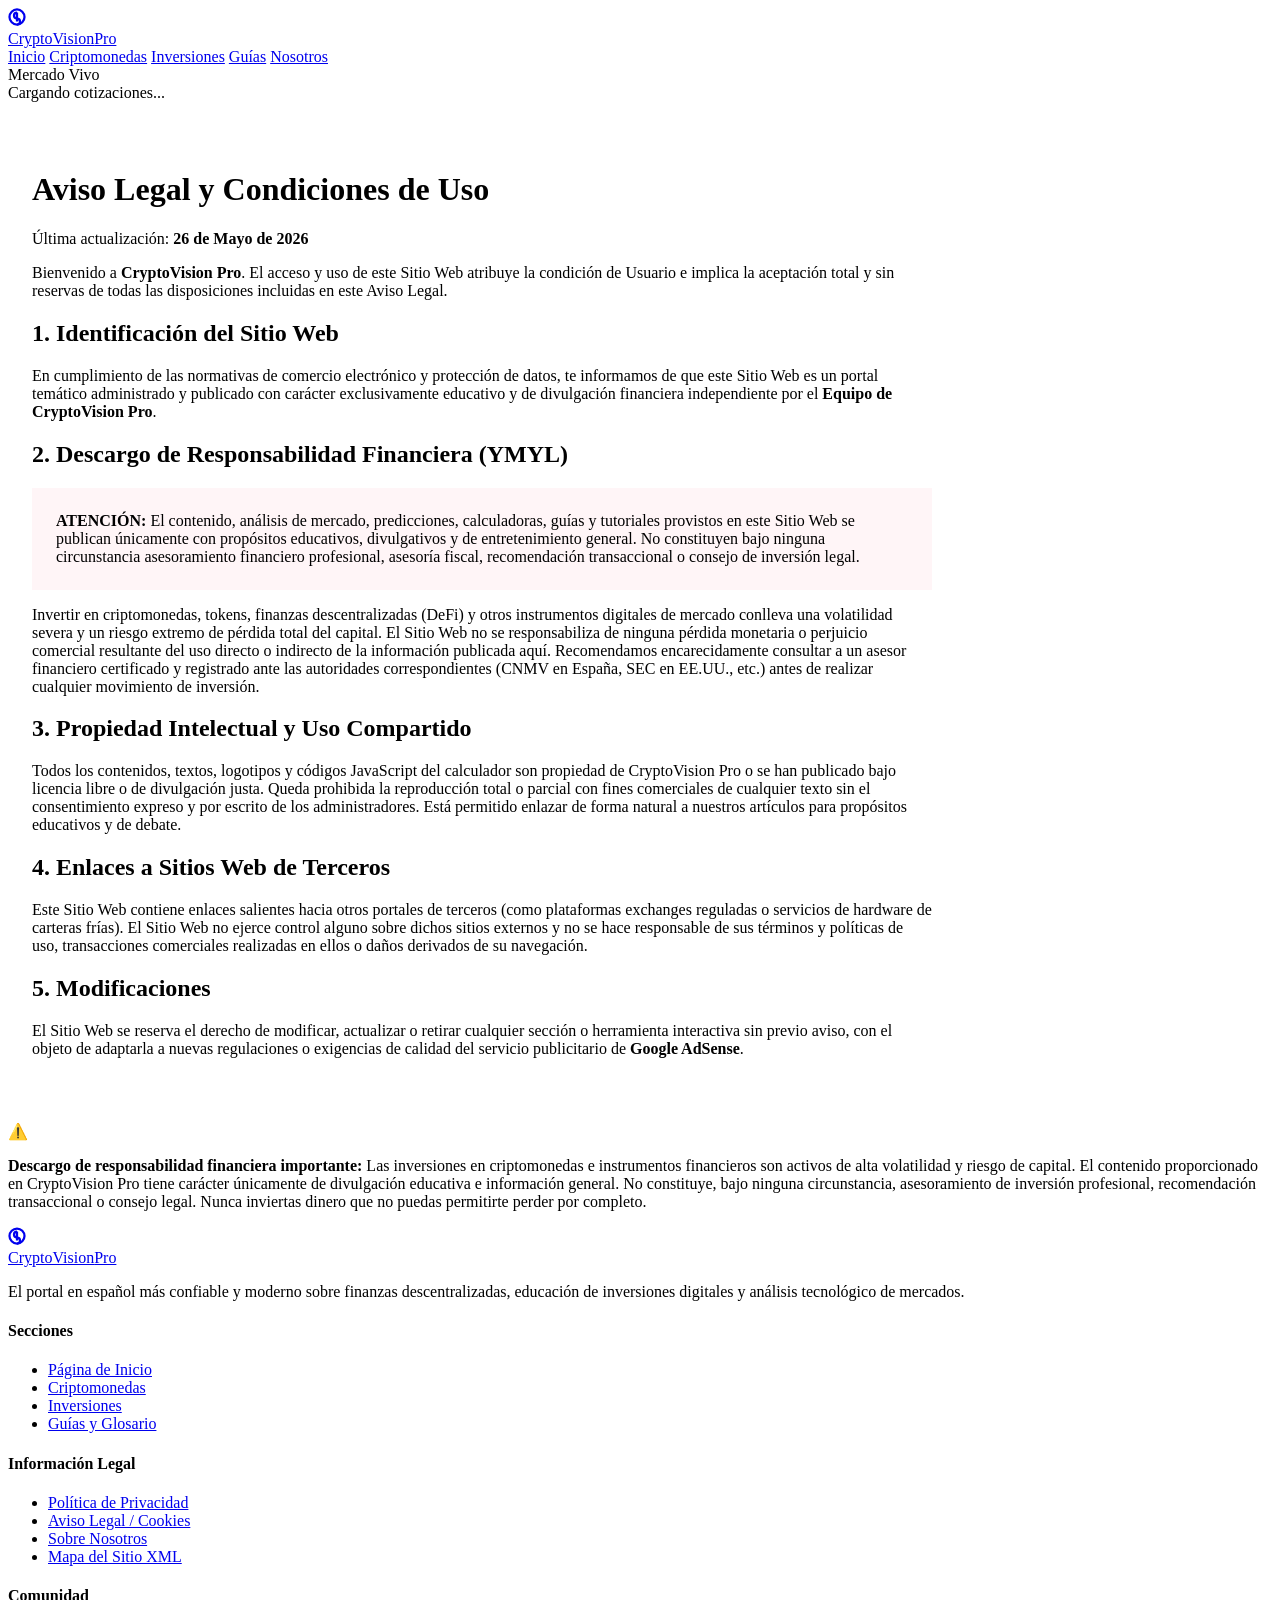
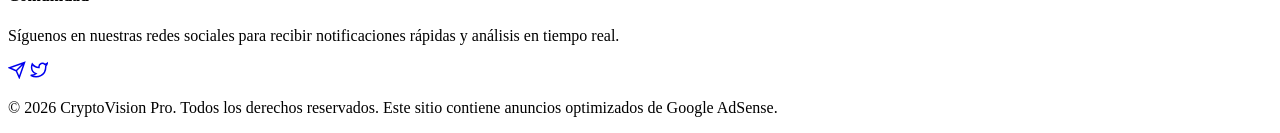
==== aviso-legal.html @ 2f665d9a "Add files via upload" ====
<!DOCTYPE html>
<html lang="es">
<head>
    <meta charset="UTF-8">
    <meta name="viewport" content="width=device-width, initial-scale=1.0">
    <title>Aviso Legal y Descargo de Responsabilidad | CryptoVision Pro</title>
    <meta name="description" content="Términos de servicio, propiedad intelectual y descargo de responsabilidad financiera para los contenidos sobre criptomonedas en CryptoVision Pro.">
    <meta name="robots" content="noindex, follow">
    
    <!-- Favicon y Estilos -->
    <link rel="icon" type="image/png" href="data:image/svg+xml,<svg xmlns=%22http://www.w3.org/2000/svg%22 viewBox=%220 0 100 100%22><text y=%22.9em%22 font-size=%2290%22>🪙</text></svg>">
    <link rel="stylesheet" href="css/styles.css">
</head>
<body>

    <!-- MAIN HEADER -->
    <header class="main-header">
        <div class="header-container">
            <a href="index.html" class="logo" id="headerLogo">
                <div class="logo-icon">
                    <svg width="18" height="18" viewBox="0 0 24 24" fill="none" stroke="currentColor" stroke-width="3">
                        <circle cx="12" cy="12" r="10"></circle>
                        <path d="M12 6v12M12 6C9 6 8 8 8 10s1 4 4 4 4 2 4 4-1 4-4 4"></path>
                    </svg>
                </div>
                <span>CryptoVision</span>Pro
            </a>
            
            <nav class="main-nav" id="mainNav">
                <a href="index.html" class="nav-link" id="navHome">Inicio</a>
                <a href="categorias.html" class="nav-link" id="navCrypto">Criptomonedas</a>
                <a href="categorias.html" class="nav-link" id="navInvest">Inversiones</a>
                <a href="categorias.html" class="nav-link" id="navGuides">Guías</a>
                <a href="sobre-nosotros.html" class="nav-link" id="navAbout">Nosotros</a>
            </nav>
            
            <div class="menu-toggle" id="menuToggle">
                <span></span>
                <span></span>
                <span></span>
            </div>
        </div>
    </header>

    <!-- REAL-TIME PRICE TICKER -->
    <section class="ticker-section" aria-label="Cotizaciones en vivo">
        <div class="ticker-container">
            <div class="ticker-title">Mercado Vivo</div>
            <div class="ticker-wrap">
                <div class="ticker-track" id="tickerTrack">
                    <div class="ticker-item"><span class="ticker-symbol">Cargando cotizaciones...</span></div>
                </div>
            </div>
        </div>
    </section>

    <!-- MAIN WRAPPER -->
    <div class="main-wrapper" style="grid-template-columns: 1fr; max-width: 900px; padding: 3rem 1.5rem;">
        <main class="main-content">
            
            <div class="legal-container">
                <h1 class="legal-title">Aviso Legal y Condiciones de Uso</h1>
                
                <div class="legal-content">
                    <p>Última actualización: <strong>26 de Mayo de 2026</strong></p>
                    <p>Bienvenido a <strong>CryptoVision Pro</strong>. El acceso y uso de este Sitio Web atribuye la condición de Usuario e implica la aceptación total y sin reservas de todas las disposiciones incluidas en este Aviso Legal.</p>
                    
                    <h2>1. Identificación del Sitio Web</h2>
                    <p>En cumplimiento de las normativas de comercio electrónico y protección de datos, te informamos de que este Sitio Web es un portal temático administrado y publicado con carácter exclusivamente educativo y de divulgación financiera independiente por el <strong>Equipo de CryptoVision Pro</strong>.</p>
                    
                    <h2>2. Descargo de Responsabilidad Financiera (YMYL)</h2>
                    <p style="background: rgba(246, 70, 93, 0.05); border-left: 4px solid var(--danger); padding: 1.5rem; border-radius: 0 var(--radius-md) var(--radius-md) 0; color: var(--text-primary);">
                        <strong>ATENCIÓN:</strong> El contenido, análisis de mercado, predicciones, calculadoras, guías y tutoriales provistos en este Sitio Web se publican únicamente con propósitos educativos, divulgativos y de entretenimiento general. No constituyen bajo ninguna circunstancia asesoramiento financiero profesional, asesoría fiscal, recomendación transaccional o consejo de inversión legal.
                    </p>
                    <p>Invertir en criptomonedas, tokens, finanzas descentralizadas (DeFi) y otros instrumentos digitales de mercado conlleva una volatilidad severa y un riesgo extremo de pérdida total del capital. El Sitio Web no se responsabiliza de ninguna pérdida monetaria o perjuicio comercial resultante del uso directo o indirecto de la información publicada aquí. Recomendamos encarecidamente consultar a un asesor financiero certificado y registrado ante las autoridades correspondientes (CNMV en España, SEC en EE.UU., etc.) antes de realizar cualquier movimiento de inversión.</p>

                    <h2>3. Propiedad Intelectual y Uso Compartido</h2>
                    <p>Todos los contenidos, textos, logotipos y códigos JavaScript del calculador son propiedad de CryptoVision Pro o se han publicado bajo licencia libre o de divulgación justa. Queda prohibida la reproducción total o parcial con fines comerciales de cualquier texto sin el consentimiento expreso y por escrito de los administradores. Está permitido enlazar de forma natural a nuestros artículos para propósitos educativos y de debate.</p>

                    <h2>4. Enlaces a Sitios Web de Terceros</h2>
                    <p>Este Sitio Web contiene enlaces salientes hacia otros portales de terceros (como plataformas exchanges reguladas o servicios de hardware de carteras frías). El Sitio Web no ejerce control alguno sobre dichos sitios externos y no se hace responsable de sus términos y políticas de uso, transacciones comerciales realizadas en ellos o daños derivados de su navegación.</p>

                    <h2>5. Modificaciones</h2>
                    <p>El Sitio Web se reserva el derecho de modificar, actualizar o retirar cualquier sección o herramienta interactiva sin previo aviso, con el objeto de adaptarla a nuevas regulaciones o exigencias de calidad del servicio publicitario de <strong>Google AdSense</strong>.</p>
                </div>
            </div>

        </main>
    </div>

    <!-- DISCLAIMER BAR (Requerido YMYL) -->
    <section class="disclaimer-bar">
        <div class="disclaimer-container">
            <span class="disclaimer-icon">⚠️</span>
            <p><strong>Descargo de responsabilidad financiera importante:</strong> Las inversiones en criptomonedas e instrumentos financieros son activos de alta volatilidad y riesgo de capital. El contenido proporcionado en CryptoVision Pro tiene carácter únicamente de divulgación educativa e información general. No constituye, bajo ninguna circunstancia, asesoramiento de inversión profesional, recomendación transaccional o consejo legal. Nunca inviertas dinero que no puedas permitirte perder por completo.</p>
        </div>
    </section>

    <!-- FOOTER -->
    <footer class="main-footer">
        <div class="footer-container">
            <div class="footer-logo-desc">
                <a href="index.html" class="logo">
                    <div class="logo-icon">
                        <svg width="18" height="18" viewBox="0 0 24 24" fill="none" stroke="currentColor" stroke-width="3">
                            <circle cx="12" cy="12" r="10"></circle>
                            <path d="M12 6v12M12 6C9 6 8 8 8 10s1 4 4 4 4 2 4 4-1 4-4 4"></path>
                        </svg>
                    </div>
                    <span>CryptoVision</span>Pro
                </a>
                <p class="footer-desc">El portal en español más confiable y moderno sobre finanzas descentralizadas, educación de inversiones digitales y análisis tecnológico de mercados.</p>
            </div>
            
            <div>
                <h4 class="footer-col-title">Secciones</h4>
                <ul class="footer-links">
                    <li><a href="index.html">Página de Inicio</a></li>
                    <li><a href="categorias.html">Criptomonedas</a></li>
                    <li><a href="categorias.html">Inversiones</a></li>
                    <li><a href="categorias.html">Guías y Glosario</a></li>
                </ul>
            </div>
            
            <div>
                <h4 class="footer-col-title">Información Legal</h4>
                <ul class="footer-links">
                    <li><a href="politica-privacidad.html">Política de Privacidad</a></li>
                    <li><a href="aviso-legal.html">Aviso Legal / Cookies</a></li>
                    <li><a href="sobre-nosotros.html">Sobre Nosotros</a></li>
                    <li><a href="sitemap.xml">Mapa del Sitio XML</a></li>
                </ul>
            </div>
            
            <div class="footer-about">
                <h4 class="footer-col-title">Comunidad</h4>
                <p>Síguenos en nuestras redes sociales para recibir notificaciones rápidas y análisis en tiempo real.</p>
                <div class="social-links">
                    <a href="#" class="social-icon" aria-label="Telegram"><svg width="18" height="18" viewBox="0 0 24 24" fill="none" stroke="currentColor" stroke-width="2"><path d="M22 2L11 13M22 2l-7 20-4-9-9-4z"></path></svg></a>
                    <a href="#" class="social-icon" aria-label="Twitter"><svg width="18" height="18" viewBox="0 0 24 24" fill="none" stroke="currentColor" stroke-width="2"><path d="M23 3a10.9 10.9 0 0 1-3.14 1.53 4.48 4.48 0 0 0-7.86 3v1A10.66 10.66 0 0 1 3 4s-4 9 5 13a11.64 11.64 0 0 1-7 2c9 5 20 0 20-11.5a4.5 4.5 0 0 0-.08-.83A7.72 7.72 0 0 0 23 3z"></path></svg></a>
                </div>
            </div>
        </div>
        
        <div class="footer-bottom">
            <p>&copy; 2026 CryptoVision Pro. Todos los derechos reservados. Este sitio contiene anuncios optimizados de Google AdSense.</p>
        </div>
    </footer>

    <!-- Scripts -->
    <script src="js/main.js" defer></script>
</body>
</html>
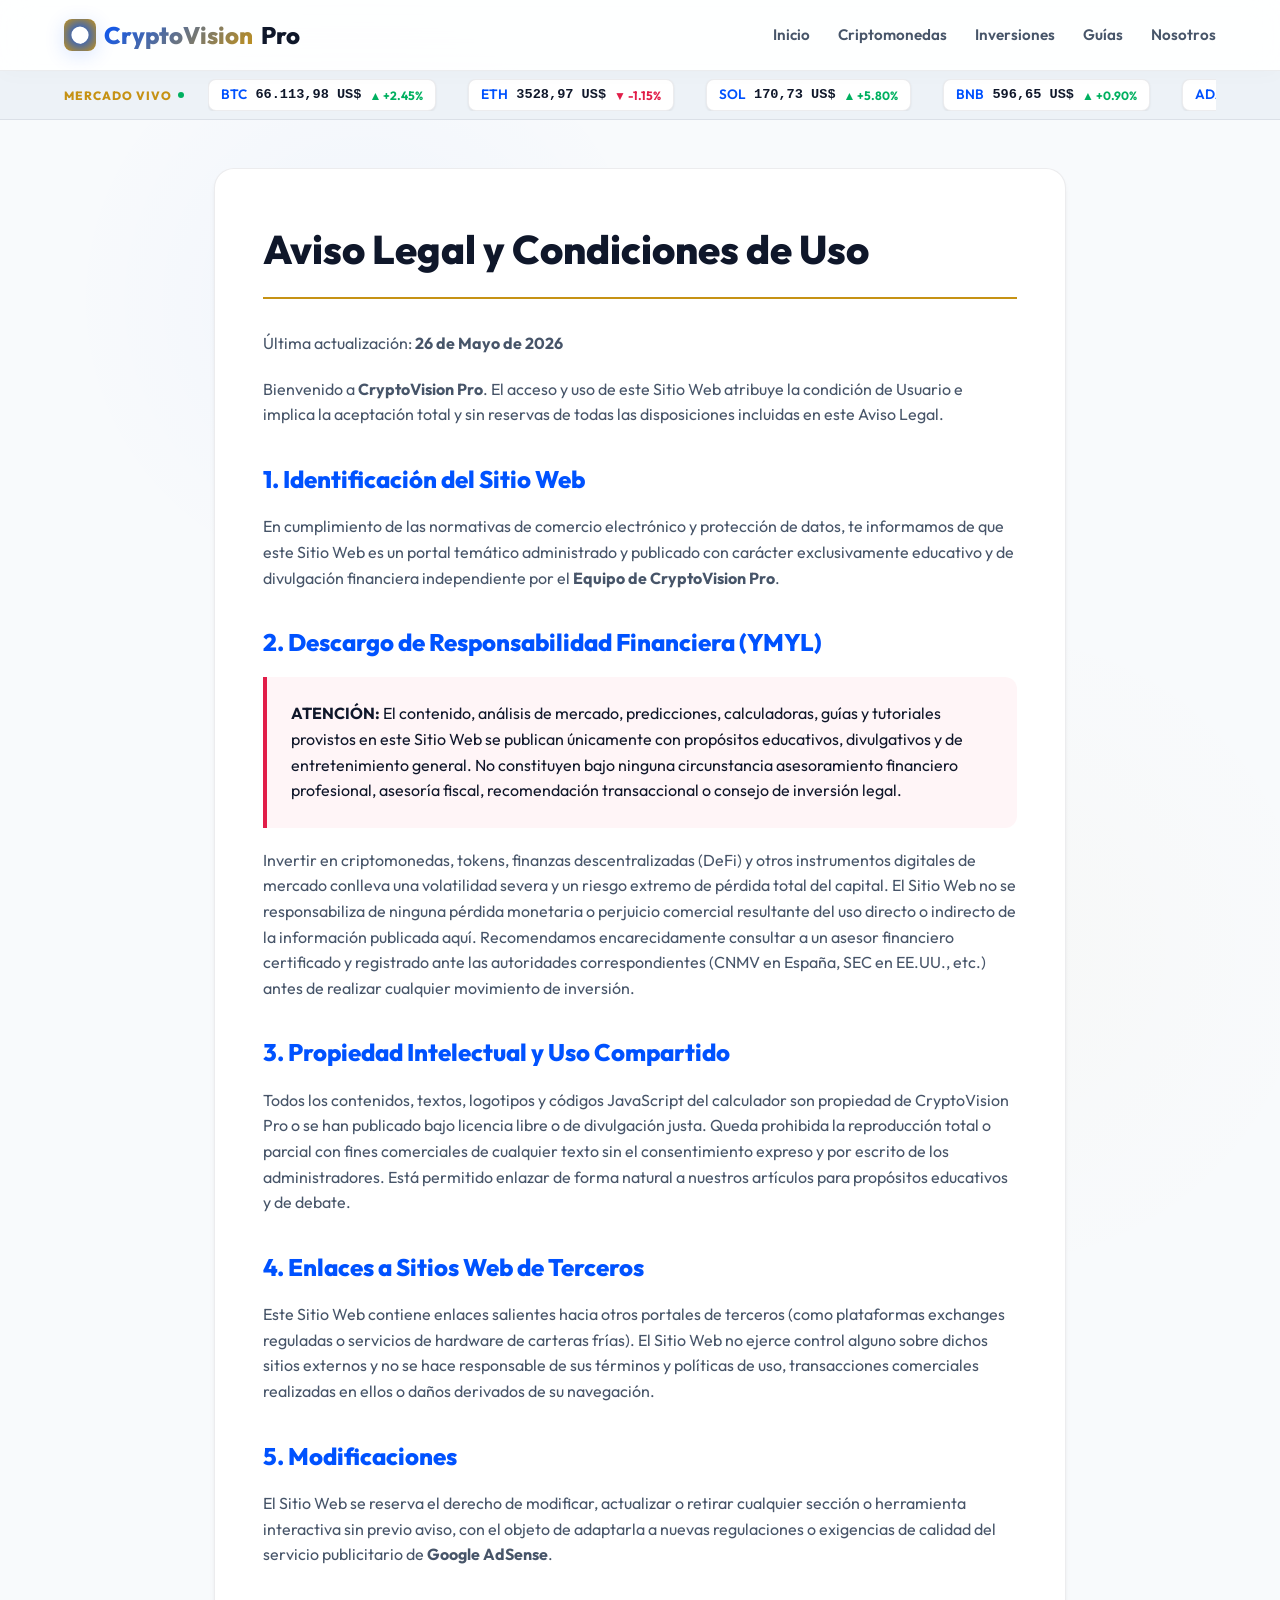
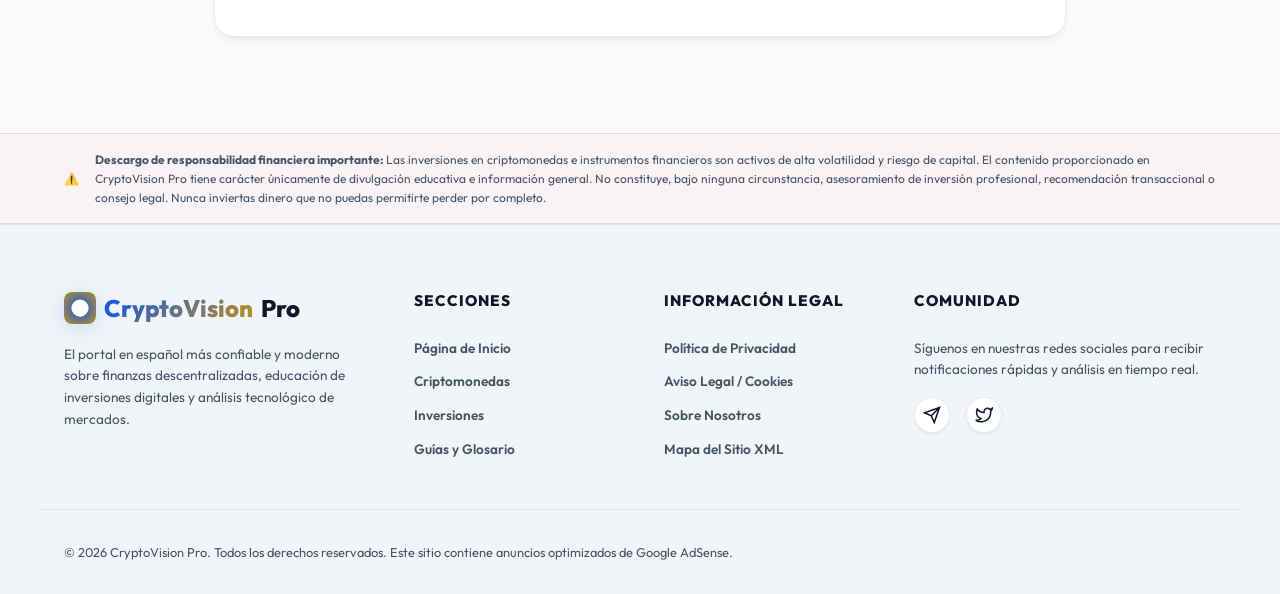
==== commit 176499e0: "Update aviso-legal.html" ====
--- a/aviso-legal.html
+++ b/aviso-legal.html
@@ -1,6 +1,7 @@
 <!DOCTYPE html>
 <html lang="es">
 <head>
+    <script async src="https://pagead2.googlesyndication.com/pagead/js/adsbygoogle.js?client=ca-pub-4146063311457753" crossorigin="anonymous"></script>
     <meta charset="UTF-8">
     <meta name="viewport" content="width=device-width, initial-scale=1.0">
     <title>Aviso Legal y Descargo de Responsabilidad | CryptoVision Pro</title>
--- a/css/styles.css
+++ b/css/styles.css
@@ -0,0 +1,1757 @@
+/* ==========================================================================
+   CRYPTOVISION PRO - SISTEMA DE DISEÑO Y HOJA DE ESTILOS
+   Estilo: Light Mode Premium con acentos de Oro (#C69214) y Azul Financiero (#0052FF)
+   ========================================================================== */
+
+@import url('https://fonts.googleapis.com/css2?family=Outfit:wght@300;400;500;600;700;800&display=swap');
+
+:root {
+    /* Paleta de Colores - TEMA CLARO PREMIUM */
+    --bg-primary: #F8FAFC;
+    --bg-secondary: #F1F5F9;
+    --bg-card: #FFFFFF;
+    --bg-card-hover: #F8FAFC;
+    
+    --accent-gold: #C69214; /* Dorado más oscuro para excelente contraste y legibilidad */
+    --accent-gold-rgb: 198, 146, 20;
+    --accent-blue: #0052FF; /* Azul de alta confianza y conversión */
+    --accent-blue-rgb: 0, 82, 255;
+    
+    --text-primary: #0F172A; /* Slate oscuro para lectura perfecta y descanso visual */
+    --text-secondary: #475569;
+    --text-muted: #64748B;
+    
+    --success: #00B060; /* Verde más contrastado para tema claro */
+    --success-bg: rgba(0, 176, 96, 0.08);
+    --danger: #E11D48; /* Rojo más contrastado para tema claro */
+    --danger-bg: rgba(225, 29, 72, 0.08);
+    
+    --border-color: rgba(15, 23, 42, 0.08);
+    --border-glow: rgba(0, 82, 255, 0.08);
+    
+    /* Sombras y Efectos Modernos */
+    --shadow-sm: 0 1px 3px rgba(0, 0, 0, 0.05), 0 1px 2px rgba(0, 0, 0, 0.03);
+    --shadow-md: 0 4px 6px -1px rgba(0, 0, 0, 0.05), 0 2px 4px -1px rgba(0, 0, 0, 0.03);
+    --shadow-lg: 0 10px 25px -5px rgba(0, 82, 255, 0.05), 0 8px 10px -6px rgba(0, 0, 0, 0.03);
+    
+    --gold-glow: 0 4px 20px rgba(198, 146, 20, 0.12);
+    --blue-glow: 0 4px 20px rgba(0, 82, 255, 0.15);
+    
+    /* Tipografía y Espaciados */
+    --font-primary: 'Outfit', -apple-system, BlinkMacSystemFont, "Segoe UI", Roboto, sans-serif;
+    --transition-fast: 0.2s cubic-bezier(0.4, 0, 0.2, 1);
+    --transition-normal: 0.3s cubic-bezier(0.4, 0, 0.2, 1);
+    --transition-slow: 0.5s cubic-bezier(0.4, 0, 0.2, 1);
+    
+    --radius-sm: 8px;
+    --radius-md: 12px;
+    --radius-lg: 20px;
+    --radius-full: 9999px;
+}
+
+/* Reset de Estilos */
+*, *::before, *::after {
+    box-sizing: border-box;
+    margin: 0;
+    padding: 0;
+}
+
+html {
+    scroll-behavior: smooth;
+    font-size: 16px;
+    -webkit-text-size-adjust: 100%;
+}
+
+body {
+    background-color: var(--bg-primary);
+    color: var(--text-primary);
+    font-family: var(--font-primary);
+    line-height: 1.6;
+    overflow-x: hidden;
+    position: relative;
+}
+
+/* Fondos Decorativos Suaves para Tema Claro */
+body::before {
+    content: '';
+    position: absolute;
+    top: 0;
+    left: 5%;
+    width: 600px;
+    height: 600px;
+    background: radial-gradient(circle, rgba(0, 82, 255, 0.03) 0%, rgba(255, 255, 255, 0) 70%);
+    z-index: -2;
+    pointer-events: none;
+}
+
+body::after {
+    content: '';
+    position: absolute;
+    top: 600px;
+    right: -5%;
+    width: 700px;
+    height: 700px;
+    background: radial-gradient(circle, rgba(198, 146, 20, 0.02) 0%, rgba(255, 255, 255, 0) 70%);
+    z-index: -2;
+    pointer-events: none;
+}
+
+a {
+    color: inherit;
+    text-decoration: none;
+    transition: var(--transition-fast);
+}
+
+img {
+    max-width: 100%;
+    height: auto;
+    display: block;
+    border-radius: var(--radius-sm);
+}
+
+button, input, select, textarea {
+    font-family: inherit;
+    background: none;
+    border: none;
+    outline: none;
+    color: inherit;
+}
+
+/* ==========================================================================
+   ESTILOS ADVERSING (Google AdSense Light Integration)
+   ========================================================================== */
+.adsense-placeholder {
+    margin: 2rem auto;
+    background: #F1F5F9;
+    border: 1px dashed rgba(15, 23, 42, 0.15);
+    border-radius: var(--radius-md);
+    position: relative;
+    display: flex;
+    flex-direction: column;
+    justify-content: center;
+    align-items: center;
+    overflow: hidden;
+    transition: var(--transition-normal);
+}
+
+.adsense-placeholder::before {
+    content: 'PUBLICIDAD - GOOGLE ADSENSE';
+    position: absolute;
+    top: 5px;
+    left: 10px;
+    font-size: 0.65rem;
+    font-weight: 700;
+    letter-spacing: 1px;
+    color: var(--text-muted);
+}
+
+.adsense-placeholder::after {
+    content: 'Este sitio contiene anuncios de Google AdSense';
+    position: absolute;
+    bottom: 5px;
+    right: 10px;
+    font-size: 0.6rem;
+    color: var(--text-muted);
+    font-style: italic;
+}
+
+.adsense-placeholder:hover {
+    border-color: rgba(0, 82, 255, 0.35);
+    background: #E2E8F0;
+}
+
+.ads-text {
+    font-size: 0.9rem;
+    color: var(--text-secondary);
+    font-weight: 600;
+    text-align: center;
+    background: linear-gradient(90deg, var(--accent-blue), var(--accent-gold));
+    -webkit-background-clip: text;
+    -webkit-text-fill-color: transparent;
+    animation: textPulse 3s infinite alternate;
+}
+
+@keyframes textPulse {
+    0% { opacity: 0.7; }
+    100% { opacity: 1; }
+}
+
+/* Tamaños Estándar de Ads */
+.ads-leaderboard {
+    width: 728px;
+    height: 90px;
+    max-width: 100%;
+}
+
+.ads-medium-rectangle {
+    width: 300px;
+    height: 250px;
+}
+
+.ads-large-rectangle {
+    width: 336px;
+    height: 280px;
+    max-width: 100%;
+}
+
+.ads-in-article {
+    width: 100%;
+    min-height: 120px;
+    background: radial-gradient(circle at center, rgba(0, 82, 255, 0.02) 0%, transparent 100%), #F1F5F9;
+}
+
+/* ==========================================================================
+   DISEÑO DEL HEADER & NAVEGACIÓN
+   ========================================================================== */
+.main-header {
+    position: sticky;
+    top: 0;
+    z-index: 100;
+    background: rgba(255, 255, 255, 0.85);
+    backdrop-filter: blur(16px);
+    -webkit-backdrop-filter: blur(16px);
+    border-bottom: 1px solid var(--border-color);
+    box-shadow: 0 4px 20px rgba(0, 0, 0, 0.02);
+    transition: var(--transition-normal);
+}
+
+.header-container {
+    max-width: 1200px;
+    margin: 0 auto;
+    padding: 1rem 1.5rem;
+    display: flex;
+    justify-content: space-between;
+    align-items: center;
+}
+
+.logo {
+    display: flex;
+    align-items: center;
+    gap: 0.5rem;
+    font-size: 1.5rem;
+    font-weight: 800;
+    color: var(--text-primary);
+}
+
+.logo span {
+    background: linear-gradient(135deg, var(--accent-blue) 0%, var(--accent-gold) 100%);
+    -webkit-background-clip: text;
+    -webkit-text-fill-color: transparent;
+}
+
+.logo-icon {
+    width: 32px;
+    height: 32px;
+    background: radial-gradient(circle, var(--accent-blue) 0%, var(--accent-gold) 100%);
+    border-radius: var(--radius-sm);
+    display: flex;
+    align-items: center;
+    justify-content: center;
+    box-shadow: var(--blue-glow);
+    animation: spinSlow 15s linear infinite;
+}
+
+.logo-icon svg {
+    fill: #FFF;
+    stroke: #FFF;
+}
+
+@keyframes spinSlow {
+    from { transform: rotate(0deg); }
+    to { transform: rotate(360deg); }
+}
+
+.main-nav {
+    display: flex;
+    gap: 1.75rem;
+}
+
+.nav-link {
+    font-size: 0.95rem;
+    font-weight: 600;
+    color: var(--text-secondary);
+    position: relative;
+    padding: 0.25rem 0;
+}
+
+.nav-link:hover, .nav-link.active {
+    color: var(--accent-blue);
+}
+
+.nav-link::after {
+    content: '';
+    position: absolute;
+    bottom: 0;
+    left: 0;
+    width: 0;
+    height: 2px;
+    background: var(--accent-blue);
+    transition: var(--transition-normal);
+    box-shadow: var(--blue-glow);
+}
+
+.nav-link:hover::after, .nav-link.active::after {
+    width: 100%;
+}
+
+/* Menú Móvil Hamburguesa */
+.menu-toggle {
+    display: none;
+    flex-direction: column;
+    gap: 6px;
+    cursor: pointer;
+    z-index: 101;
+}
+
+.menu-toggle span {
+    display: block;
+    width: 25px;
+    height: 3px;
+    background: var(--text-primary);
+    border-radius: var(--radius-full);
+    transition: var(--transition-normal);
+}
+
+/* ==========================================================================
+   TICKER DE PRECIOS EN TIEMPO REAL (Tema Claro)
+   ========================================================================== */
+.ticker-section {
+    background: #EDF2F7;
+    border-bottom: 1px solid var(--border-color);
+    padding: 0.5rem 0;
+    overflow: hidden;
+    white-space: nowrap;
+}
+
+.ticker-container {
+    max-width: 1200px;
+    margin: 0 auto;
+    padding: 0 1.5rem;
+    display: flex;
+    align-items: center;
+    gap: 1.5rem;
+}
+
+.ticker-title {
+    font-size: 0.75rem;
+    font-weight: 800;
+    text-transform: uppercase;
+    letter-spacing: 1px;
+    color: var(--accent-gold);
+    display: flex;
+    align-items: center;
+    gap: 0.4rem;
+}
+
+.ticker-title::after {
+    content: '';
+    display: inline-block;
+    width: 6px;
+    height: 6px;
+    background: var(--success);
+    border-radius: 50%;
+    animation: blink 1.5s infinite;
+}
+
+@keyframes blink {
+    0%, 100% { opacity: 0.2; }
+    50% { opacity: 1; }
+}
+
+.ticker-wrap {
+    flex-grow: 1;
+    overflow: hidden;
+    position: relative;
+}
+
+.ticker-track {
+    display: flex;
+    gap: 2rem;
+    animation: scrollTicker 30s linear infinite;
+    width: max-content;
+}
+
+.ticker-track:hover {
+    animation-play-state: paused;
+}
+
+.ticker-item {
+    display: inline-flex;
+    align-items: center;
+    gap: 0.5rem;
+    font-size: 0.85rem;
+    font-weight: 600;
+    padding: 0.25rem 0.75rem;
+    border-radius: var(--radius-sm);
+    background: var(--bg-card);
+    border: 1px solid var(--border-color);
+    box-shadow: var(--shadow-sm);
+    transition: var(--transition-fast);
+}
+
+.ticker-item:hover {
+    background: var(--bg-primary);
+    border-color: rgba(0, 82, 255, 0.2);
+}
+
+.ticker-symbol {
+    color: var(--accent-blue);
+}
+
+.ticker-price {
+    font-family: monospace;
+}
+
+.ticker-change {
+    font-size: 0.75rem;
+}
+
+.change-up { color: var(--success); font-weight: 700; }
+.change-down { color: var(--danger); font-weight: 700; }
+
+@keyframes scrollTicker {
+    0% { transform: translateX(0); }
+    100% { transform: translateX(-50%); }
+}
+
+/* ==========================================================================
+   SECCIÓN HERO (Hitos del tráfico inicial)
+   ========================================================================== */
+.hero-section {
+    padding: 5rem 1.5rem;
+    position: relative;
+    overflow: hidden;
+    border-bottom: 1px solid var(--border-color);
+}
+
+.hero-container {
+    max-width: 1200px;
+    margin: 0 auto;
+    display: grid;
+    grid-template-columns: 1.2fr 0.8fr;
+    gap: 4rem;
+    align-items: center;
+}
+
+.hero-content {
+    display: flex;
+    flex-direction: column;
+    align-items: flex-start;
+}
+
+.hero-tag {
+    background: rgba(0, 82, 255, 0.08);
+    color: var(--accent-blue);
+    border: 1px solid rgba(0, 82, 255, 0.15);
+    padding: 0.4rem 1rem;
+    border-radius: var(--radius-full);
+    font-size: 0.85rem;
+    font-weight: 700;
+    letter-spacing: 0.5px;
+    margin-bottom: 1.5rem;
+    text-transform: uppercase;
+}
+
+.hero-title {
+    font-size: 3.5rem;
+    font-weight: 800;
+    line-height: 1.15;
+    margin-bottom: 1.5rem;
+    letter-spacing: -1px;
+    color: var(--text-primary);
+}
+
+.hero-title span {
+    background: linear-gradient(135deg, var(--text-primary) 30%, var(--accent-gold) 100%);
+    -webkit-background-clip: text;
+    -webkit-text-fill-color: transparent;
+}
+
+.hero-subtitle {
+    font-size: 1.2rem;
+    color: var(--text-secondary);
+    margin-bottom: 2.5rem;
+    max-width: 580px;
+}
+
+.hero-buttons {
+    display: flex;
+    gap: 1rem;
+    flex-wrap: wrap;
+}
+
+.btn {
+    padding: 0.85rem 2rem;
+    font-size: 1rem;
+    font-weight: 600;
+    border-radius: var(--radius-md);
+    cursor: pointer;
+    transition: var(--transition-normal);
+    display: inline-flex;
+    align-items: center;
+    gap: 0.5rem;
+}
+
+.btn-primary {
+    background: linear-gradient(135deg, var(--accent-blue) 0%, #0040cc 100%);
+    color: #FFFFFF;
+    font-weight: 700;
+    box-shadow: var(--blue-glow);
+}
+
+.btn-primary:hover {
+    transform: translateY(-2px);
+    box-shadow: 0 6px 25px rgba(0, 82, 255, 0.35);
+}
+
+.btn-secondary {
+    background: var(--bg-card);
+    border: 1px solid var(--border-color);
+    color: var(--text-primary);
+    box-shadow: var(--shadow-sm);
+}
+
+.btn-secondary:hover {
+    background: var(--bg-primary);
+    border-color: rgba(0, 0, 0, 0.15);
+    transform: translateY(-2px);
+}
+
+.hero-visual {
+    position: relative;
+    display: flex;
+    justify-content: center;
+    align-items: center;
+}
+
+.hero-card {
+    background: var(--bg-card);
+    border: 1px solid var(--border-color);
+    border-radius: var(--radius-lg);
+    padding: 2rem;
+    width: 100%;
+    max-width: 400px;
+    box-shadow: var(--shadow-lg);
+    backdrop-filter: blur(12px);
+    position: relative;
+    overflow: hidden;
+}
+
+.hero-card::before {
+    content: '';
+    position: absolute;
+    top: -50%;
+    left: -50%;
+    width: 200%;
+    height: 200%;
+    background: radial-gradient(circle, rgba(0, 82, 255, 0.02) 0%, transparent 60%);
+    pointer-events: none;
+}
+
+.hero-card-header {
+    display: flex;
+    justify-content: space-between;
+    align-items: center;
+    margin-bottom: 1.5rem;
+}
+
+.hero-card-title {
+    font-size: 1.1rem;
+    font-weight: 800;
+    color: var(--accent-gold);
+    display: flex;
+    align-items: center;
+    gap: 0.5rem;
+}
+
+.live-badge {
+    background: var(--success-bg);
+    color: var(--success);
+    font-size: 0.7rem;
+    font-weight: 700;
+    padding: 0.2rem 0.6rem;
+    border-radius: var(--radius-full);
+    text-transform: uppercase;
+}
+
+.hero-crypto-ticker {
+    display: flex;
+    flex-direction: column;
+    gap: 1rem;
+}
+
+.hero-crypto-row {
+    display: grid;
+    grid-template-columns: auto 1fr auto;
+    align-items: center;
+    gap: 0.75rem;
+    padding-bottom: 0.75rem;
+    border-bottom: 1px solid var(--border-color);
+}
+
+.hero-crypto-row:last-child {
+    border-bottom: none;
+    padding-bottom: 0;
+}
+
+.crypto-row-icon {
+    width: 36px;
+    height: 36px;
+    background: var(--bg-secondary);
+    border: 1px solid var(--border-color);
+    border-radius: 50%;
+    display: flex;
+    align-items: center;
+    justify-content: center;
+}
+
+.crypto-row-name h4 {
+    font-size: 0.9rem;
+    font-weight: 700;
+}
+
+.crypto-row-name span {
+    font-size: 0.75rem;
+    color: var(--text-secondary);
+}
+
+.crypto-row-data {
+    text-align: right;
+}
+
+.crypto-row-price {
+    font-weight: 800;
+    font-size: 0.95rem;
+}
+
+/* ==========================================================================
+   ESTRUCTURA PRINCIPAL (Home Grid - Dos Columnas con Sidebar)
+   ========================================================================== */
+.main-wrapper {
+    max-width: 1200px;
+    margin: 0 auto;
+    padding: 3rem 1.5rem;
+    display: grid;
+    grid-template-columns: 8fr 4fr;
+    gap: 2.5rem;
+}
+
+/* Grid de Artículos en Home */
+.section-header {
+    display: flex;
+    justify-content: space-between;
+    align-items: flex-end;
+    margin-bottom: 2rem;
+    border-left: 4px solid var(--accent-gold);
+    padding-left: 1rem;
+}
+
+.section-title {
+    font-size: 1.8rem;
+    font-weight: 800;
+    letter-spacing: -0.5px;
+}
+
+.section-link {
+    font-size: 0.9rem;
+    font-weight: 700;
+    color: var(--accent-blue);
+}
+
+.section-link:hover {
+    color: var(--text-primary);
+}
+
+.articles-grid {
+    display: grid;
+    grid-template-columns: repeat(2, 1fr);
+    gap: 1.5rem;
+    margin-bottom: 3rem;
+}
+
+.article-card {
+    background: var(--bg-card);
+    border: 1px solid var(--border-color);
+    border-radius: var(--radius-md);
+    overflow: hidden;
+    transition: var(--transition-normal);
+    display: flex;
+    flex-direction: column;
+    position: relative;
+    box-shadow: var(--shadow-sm);
+}
+
+.article-card::before {
+    content: '';
+    position: absolute;
+    top: 0;
+    left: 0;
+    width: 100%;
+    height: 3px;
+    background: linear-gradient(90deg, transparent, var(--accent-blue), transparent);
+    opacity: 0;
+    transition: var(--transition-normal);
+}
+
+.article-card:hover {
+    transform: translateY(-5px);
+    border-color: rgba(0, 82, 255, 0.2);
+    box-shadow: var(--shadow-lg), var(--blue-glow);
+}
+
+.article-card:hover::before {
+    opacity: 1;
+}
+
+.article-img-wrap {
+    height: 180px;
+    overflow: hidden;
+    position: relative;
+    background: var(--bg-secondary);
+}
+
+.article-image {
+    width: 100%;
+    height: 100%;
+    object-fit: cover;
+    transition: var(--transition-slow);
+}
+
+.article-card:hover .article-image {
+    transform: scale(1.05);
+}
+
+.article-badge {
+    position: absolute;
+    top: 15px;
+    left: 15px;
+    background: rgba(255, 255, 255, 0.9);
+    color: var(--accent-gold);
+    border: 1px solid rgba(198, 146, 20, 0.3);
+    padding: 0.25rem 0.75rem;
+    border-radius: var(--radius-full);
+    font-size: 0.75rem;
+    font-weight: 800;
+    text-transform: uppercase;
+}
+
+.article-body {
+    padding: 1.5rem;
+    display: flex;
+    flex-direction: column;
+    flex-grow: 1;
+}
+
+.article-meta {
+    font-size: 0.75rem;
+    color: var(--text-secondary);
+    margin-bottom: 0.75rem;
+    display: flex;
+    gap: 1rem;
+}
+
+.article-meta span {
+    display: flex;
+    align-items: center;
+    gap: 0.3rem;
+}
+
+.article-card-title {
+    font-size: 1.25rem;
+    font-weight: 800;
+    line-height: 1.35;
+    margin-bottom: 0.75rem;
+}
+
+.article-card-title:hover {
+    color: var(--accent-blue);
+}
+
+.article-excerpt {
+    font-size: 0.9rem;
+    color: var(--text-secondary);
+    margin-bottom: 1.5rem;
+    flex-grow: 1;
+}
+
+.article-read-more {
+    font-size: 0.85rem;
+    font-weight: 700;
+    color: var(--accent-gold);
+    display: flex;
+    align-items: center;
+    gap: 0.25rem;
+}
+
+.article-read-more svg {
+    transition: var(--transition-fast);
+}
+
+.article-card:hover .article-read-more svg {
+    transform: translateX(4px);
+}
+
+/* ==========================================================================
+   GUÍA PARA PRINCIPIANTES & SECCIONES DE CONTENIDO
+   ========================================================================== */
+.guide-section {
+    background: var(--bg-card);
+    border-radius: var(--radius-lg);
+    padding: 2.5rem;
+    border: 1px solid var(--border-color);
+    margin-bottom: 3rem;
+    box-shadow: var(--shadow-sm);
+    position: relative;
+    overflow: hidden;
+}
+
+.guide-steps {
+    display: grid;
+    grid-template-columns: repeat(3, 1fr);
+    gap: 2rem;
+    margin-top: 2rem;
+}
+
+.step-card {
+    position: relative;
+    padding-top: 1.5rem;
+}
+
+.step-number {
+    font-size: 3rem;
+    font-weight: 800;
+    line-height: 1;
+    background: linear-gradient(135deg, var(--accent-blue) 0%, transparent 100%);
+    -webkit-background-clip: text;
+    -webkit-text-fill-color: transparent;
+    opacity: 0.4;
+    margin-bottom: 0.5rem;
+}
+
+.step-title {
+    font-size: 1.1rem;
+    font-weight: 800;
+    margin-bottom: 0.5rem;
+    color: var(--accent-gold);
+}
+
+.step-text {
+    font-size: 0.85rem;
+    color: var(--text-secondary);
+}
+
+/* TABLA COMPARATIVA DE EXCHANGES */
+.comparison-section {
+    margin-bottom: 3rem;
+}
+
+.table-responsive {
+    overflow-x: auto;
+    border-radius: var(--radius-md);
+    border: 1px solid var(--border-color);
+}
+
+.comparison-table {
+    width: 100%;
+    border-collapse: collapse;
+    text-align: left;
+    background: var(--bg-card);
+}
+
+.comparison-table th {
+    background: var(--bg-secondary);
+    padding: 1.2rem;
+    font-size: 0.85rem;
+    font-weight: 800;
+    text-transform: uppercase;
+    color: var(--text-secondary);
+    border-bottom: 1px solid var(--border-color);
+}
+
+.comparison-table td {
+    padding: 1.2rem;
+    border-bottom: 1px solid var(--border-color);
+    font-size: 0.9rem;
+    vertical-align: middle;
+}
+
+.comparison-table tr:hover {
+    background: var(--bg-primary);
+}
+
+.exchange-logo {
+    display: flex;
+    align-items: center;
+    gap: 0.75rem;
+    font-weight: 700;
+}
+
+.exchange-logo img {
+    width: 28px;
+    height: 28px;
+    border-radius: 50%;
+}
+
+.rating-badge {
+    color: var(--accent-gold);
+    font-weight: 800;
+}
+
+.btn-table {
+    padding: 0.4rem 0.9rem;
+    font-size: 0.8rem;
+    font-weight: 700;
+    background: var(--accent-blue);
+    color: #FFF;
+    border-radius: var(--radius-sm);
+    display: inline-block;
+    transition: var(--transition-fast);
+}
+
+.btn-table:hover {
+    background: var(--accent-gold);
+    box-shadow: var(--gold-glow);
+}
+
+/* CALCULADORA DE INVERSIÓN (Clara) */
+.calculator-section {
+    background: radial-gradient(circle at bottom right, rgba(0, 82, 255, 0.03) 0%, transparent 60%), var(--bg-card);
+    border: 1px solid var(--border-color);
+    border-radius: var(--radius-lg);
+    padding: 2.5rem;
+    box-shadow: var(--shadow-sm);
+    margin-bottom: 3rem;
+}
+
+.calc-grid {
+    display: grid;
+    grid-template-columns: 1fr 1.2fr;
+    gap: 3rem;
+    margin-top: 2rem;
+    align-items: center;
+}
+
+.calc-form {
+    display: flex;
+    flex-direction: column;
+    gap: 1.25rem;
+}
+
+.input-group {
+    display: flex;
+    flex-direction: column;
+    gap: 0.5rem;
+}
+
+.input-group label {
+    font-size: 0.85rem;
+    font-weight: 700;
+    color: var(--text-secondary);
+}
+
+.input-group input, .input-group select {
+    background: var(--bg-primary);
+    border: 1px solid var(--border-color);
+    border-radius: var(--radius-md);
+    padding: 0.8rem 1rem;
+    color: var(--text-primary);
+    font-weight: 600;
+    transition: var(--transition-fast);
+}
+
+.input-group input:focus, .input-group select:focus {
+    background: #FFFFFF;
+    border-color: var(--accent-blue);
+    box-shadow: var(--blue-glow);
+}
+
+.calc-result-box {
+    margin-top: 1rem;
+    padding: 1rem;
+    background: var(--bg-primary);
+    border: 1px dashed var(--border-color);
+    border-radius: var(--radius-md);
+}
+
+.calc-result-row {
+    display: flex;
+    justify-content: space-between;
+    margin-bottom: 0.5rem;
+    font-size: 0.9rem;
+}
+
+.calc-result-row:last-child {
+    margin-bottom: 0;
+    padding-top: 0.5rem;
+    border-top: 1px solid var(--border-color);
+}
+
+.calc-result-value {
+    font-weight: 800;
+    color: var(--accent-gold);
+}
+
+.calc-chart-container {
+    width: 100%;
+    min-height: 250px;
+    background: #FFFFFF;
+    border-radius: var(--radius-md);
+    padding: 1rem;
+    border: 1px solid var(--border-color);
+    box-shadow: var(--shadow-sm);
+}
+
+/* GLOSARIO CRIPTO */
+.glossary-section {
+    background: var(--bg-card);
+    border: 1px solid var(--border-color);
+    border-radius: var(--radius-lg);
+    padding: 2.5rem;
+    box-shadow: var(--shadow-sm);
+    margin-bottom: 3rem;
+}
+
+.glossary-search {
+    margin: 1.5rem 0;
+    position: relative;
+}
+
+.glossary-search input {
+    width: 100%;
+    background: var(--bg-primary);
+    border: 1px solid var(--border-color);
+    border-radius: var(--radius-md);
+    padding: 1rem 1.5rem 1rem 3rem;
+    font-size: 1rem;
+}
+
+.glossary-search input:focus {
+    background: #FFFFFF;
+    border-color: var(--accent-gold);
+    box-shadow: var(--gold-glow);
+}
+
+.glossary-search svg {
+    position: absolute;
+    left: 1.25rem;
+    top: 50%;
+    transform: translateY(-50%);
+    color: var(--text-muted);
+}
+
+.glossary-list {
+    display: grid;
+    grid-template-columns: repeat(2, 1fr);
+    gap: 1.5rem;
+    margin-top: 2rem;
+}
+
+.glossary-item {
+    background: var(--bg-primary);
+    border: 1px solid var(--border-color);
+    border-radius: var(--radius-md);
+    padding: 1.25rem;
+    transition: var(--transition-fast);
+}
+
+.glossary-item:hover {
+    background: #FFFFFF;
+    border-color: var(--accent-gold);
+    box-shadow: var(--shadow-md);
+}
+
+.glossary-term {
+    font-weight: 800;
+    color: var(--accent-gold);
+    margin-bottom: 0.5rem;
+    font-size: 1.05rem;
+}
+
+.glossary-def {
+    font-size: 0.85rem;
+    color: var(--text-secondary);
+    line-height: 1.5;
+}
+
+/* ==========================================================================
+   DISEÑO DE LA BARRA LATERAL (Sidebar Widgets)
+   ========================================================================== */
+.sidebar {
+    display: flex;
+    flex-direction: column;
+    gap: 2rem;
+}
+
+.widget {
+    background: var(--bg-card);
+    border: 1px solid var(--border-color);
+    border-radius: var(--radius-md);
+    padding: 1.5rem;
+    box-shadow: var(--shadow-md);
+}
+
+.widget-title {
+    font-size: 1.15rem;
+    font-weight: 800;
+    margin-bottom: 1.25rem;
+    border-left: 3px solid var(--accent-blue);
+    padding-left: 0.75rem;
+}
+
+/* Widget Precios En Vivo */
+.sidebar-prices {
+    display: flex;
+    flex-direction: column;
+    gap: 0.75rem;
+}
+
+.sidebar-crypto-card {
+    display: flex;
+    justify-content: space-between;
+    align-items: center;
+    background: var(--bg-primary);
+    border: 1px solid var(--border-color);
+    border-radius: var(--radius-sm);
+    padding: 0.75rem 1rem;
+    transition: var(--transition-fast);
+}
+
+.sidebar-crypto-card:hover {
+    background: #FFFFFF;
+    border-color: rgba(0, 82, 255, 0.15);
+    box-shadow: var(--shadow-sm);
+}
+
+.sidebar-crypto-info {
+    display: flex;
+    align-items: center;
+    gap: 0.5rem;
+}
+
+.sidebar-crypto-symbol {
+    font-weight: 800;
+    font-size: 0.9rem;
+}
+
+.sidebar-crypto-name {
+    font-size: 0.75rem;
+    color: var(--text-secondary);
+}
+
+.sidebar-crypto-data {
+    text-align: right;
+}
+
+.sidebar-crypto-price {
+    font-family: monospace;
+    font-weight: 800;
+    font-size: 0.9rem;
+}
+
+/* Widget Artículos Más Leídos */
+.popular-posts {
+    display: flex;
+    flex-direction: column;
+    gap: 1rem;
+}
+
+.popular-item {
+    display: flex;
+    gap: 0.75rem;
+    padding-bottom: 0.75rem;
+    border-bottom: 1px solid var(--border-color);
+}
+
+.popular-item:last-child {
+    border-bottom: none;
+    padding-bottom: 0;
+}
+
+.popular-number {
+    font-size: 1.5rem;
+    font-weight: 800;
+    color: var(--text-muted);
+    line-height: 1;
+}
+
+.popular-content h5 {
+    font-size: 0.9rem;
+    font-weight: 700;
+    line-height: 1.35;
+    margin-bottom: 0.25rem;
+}
+
+.popular-content h5:hover {
+    color: var(--accent-blue);
+}
+
+.popular-content span {
+    font-size: 0.7rem;
+    color: var(--text-secondary);
+}
+
+/* Widget Newsletter Sticky */
+.widget-newsletter {
+    background: radial-gradient(circle at top right, rgba(198, 146, 20, 0.04) 0%, transparent 70%), var(--bg-card);
+    border-color: rgba(198, 146, 20, 0.25);
+}
+
+.newsletter-form {
+    display: flex;
+    flex-direction: column;
+    gap: 0.75rem;
+    margin-top: 1rem;
+}
+
+.newsletter-input {
+    background: var(--bg-primary);
+    border: 1px solid var(--border-color);
+    border-radius: var(--radius-sm);
+    padding: 0.75rem 1rem;
+    font-size: 0.85rem;
+    color: var(--text-primary);
+}
+
+.newsletter-input:focus {
+    background: #FFFFFF;
+    border-color: var(--accent-gold);
+}
+
+.btn-newsletter {
+    background: linear-gradient(135deg, var(--accent-gold) 0%, #aa7a0e 100%);
+    color: #FFF;
+    font-weight: 700;
+    padding: 0.75rem;
+    border-radius: var(--radius-sm);
+    justify-content: center;
+    box-shadow: var(--gold-glow);
+}
+
+.btn-newsletter:hover {
+    box-shadow: 0 4px 15px rgba(198, 146, 20, 0.35);
+}
+
+.sidebar-sticky {
+    position: sticky;
+    top: 90px;
+    display: flex;
+    flex-direction: column;
+    gap: 2rem;
+}
+
+/* ==========================================================================
+   ESTILOS DE DETALLE DE ARTÍCULO (Single Article)
+   ========================================================================== */
+.article-container {
+    background: var(--bg-card);
+    border: 1px solid var(--border-color);
+    border-radius: var(--radius-lg);
+    padding: 3rem;
+    box-shadow: var(--shadow-md);
+}
+
+.article-header {
+    margin-bottom: 2.5rem;
+}
+
+.article-cat-tag {
+    color: var(--accent-blue);
+    font-weight: 800;
+    text-transform: uppercase;
+    font-size: 0.85rem;
+    letter-spacing: 1px;
+    margin-bottom: 1rem;
+    display: inline-block;
+}
+
+.article-title {
+    font-size: 2.75rem;
+    font-weight: 800;
+    line-height: 1.2;
+    margin-bottom: 1.5rem;
+    letter-spacing: -0.5px;
+    color: var(--text-primary);
+}
+
+.article-meta-info {
+    display: flex;
+    flex-wrap: wrap;
+    gap: 1.5rem;
+    padding-bottom: 1.5rem;
+    border-bottom: 1px solid var(--border-color);
+    color: var(--text-secondary);
+    font-size: 0.85rem;
+}
+
+.article-meta-info span {
+    display: flex;
+    align-items: center;
+    gap: 0.4rem;
+}
+
+.article-main-image {
+    width: 100%;
+    height: 400px;
+    object-fit: cover;
+    border-radius: var(--radius-md);
+    margin-bottom: 2.5rem;
+    border: 1px solid var(--border-color);
+}
+
+.article-content {
+    font-size: 1.05rem;
+    line-height: 1.85;
+    color: var(--text-primary);
+}
+
+.article-content p {
+    margin-bottom: 1.5rem;
+}
+
+.article-content h2 {
+    font-size: 1.75rem;
+    font-weight: 800;
+    margin: 2.5rem 0 1.25rem;
+    color: var(--accent-gold);
+    border-bottom: 1px solid var(--border-color);
+    padding-bottom: 0.5rem;
+}
+
+.article-content h3 {
+    font-size: 1.35rem;
+    font-weight: 700;
+    margin: 2rem 0 1rem;
+    color: var(--accent-blue);
+}
+
+.article-content ul, .article-content ol {
+    margin-bottom: 1.5rem;
+    padding-left: 2rem;
+}
+
+.article-content li {
+    margin-bottom: 0.5rem;
+}
+
+.article-content blockquote {
+    background: rgba(0, 82, 255, 0.04);
+    border-left: 4px solid var(--accent-blue);
+    padding: 1.5rem;
+    border-radius: 0 var(--radius-md) var(--radius-md) 0;
+    margin: 2rem 0;
+    font-style: italic;
+    color: var(--text-secondary);
+}
+
+/* Caja de Autor */
+.author-box {
+    display: flex;
+    gap: 1.5rem;
+    align-items: center;
+    background: var(--bg-primary);
+    border: 1px solid var(--border-color);
+    border-radius: var(--radius-md);
+    padding: 2rem;
+    margin-top: 3.5rem;
+}
+
+.author-avatar {
+    width: 70px;
+    height: 70px;
+    border-radius: 50%;
+    border: 2px solid var(--accent-gold);
+}
+
+.author-info h4 {
+    font-size: 1.1rem;
+    font-weight: 800;
+    margin-bottom: 0.25rem;
+}
+
+.author-info p {
+    font-size: 0.85rem;
+    color: var(--text-secondary);
+}
+
+/* ==========================================================================
+   PÁGINAS AUXILIARES / GENERALES (Categorías, Legal, Sobre Nosotros)
+   ========================================================================== */
+.hub-categories {
+    display: grid;
+    grid-template-columns: repeat(3, 1fr);
+    gap: 1.5rem;
+    margin-bottom: 3.5rem;
+}
+
+.hub-card {
+    background: var(--bg-card);
+    border: 1px solid var(--border-color);
+    border-radius: var(--radius-md);
+    padding: 2rem;
+    text-align: center;
+    box-shadow: var(--shadow-sm);
+    transition: var(--transition-normal);
+}
+
+.hub-card:hover {
+    transform: translateY(-5px);
+    border-color: var(--accent-blue);
+    box-shadow: var(--blue-glow);
+}
+
+.hub-icon {
+    width: 50px;
+    height: 50px;
+    background: rgba(0, 82, 255, 0.05);
+    border: 1px solid var(--border-color);
+    border-radius: 50%;
+    display: flex;
+    align-items: center;
+    justify-content: center;
+    margin: 0 auto 1.5rem;
+    color: var(--accent-blue);
+    transition: var(--transition-fast);
+}
+
+.hub-card:hover .hub-icon {
+    background: var(--accent-blue);
+    color: #FFF;
+}
+
+.hub-title {
+    font-size: 1.25rem;
+    font-weight: 800;
+    margin-bottom: 0.75rem;
+}
+
+.hub-desc {
+    font-size: 0.85rem;
+    color: var(--text-secondary);
+}
+
+/* Estilos de Páginas Legales */
+.legal-container {
+    background: var(--bg-card);
+    border: 1px solid var(--border-color);
+    border-radius: var(--radius-lg);
+    padding: 3rem;
+    box-shadow: var(--shadow-md);
+    margin-bottom: 3rem;
+}
+
+.legal-title {
+    font-size: 2.5rem;
+    font-weight: 800;
+    margin-bottom: 2rem;
+    border-bottom: 2px solid var(--accent-gold);
+    padding-bottom: 1rem;
+}
+
+.legal-content h2 {
+    font-size: 1.5rem;
+    font-weight: 800;
+    margin: 2rem 0 1rem;
+    color: var(--accent-blue);
+}
+
+.legal-content p {
+    margin-bottom: 1.25rem;
+    color: var(--text-secondary);
+}
+
+/* ==========================================================================
+   PIE DE PÁGINA (Footer) & AVISOS LEGALES
+   ========================================================================== */
+.disclaimer-bar {
+    background: rgba(225, 29, 72, 0.03);
+    border-top: 1px solid rgba(225, 29, 72, 0.15);
+    border-bottom: 1px solid rgba(225, 29, 72, 0.15);
+    padding: 1rem 0;
+}
+
+.disclaimer-container {
+    max-width: 1200px;
+    margin: 0 auto;
+    padding: 0 1.5rem;
+    font-size: 0.75rem;
+    color: var(--text-secondary);
+    display: flex;
+    gap: 1rem;
+    align-items: center;
+}
+
+.disclaimer-icon {
+    color: var(--danger);
+    flex-shrink: 0;
+}
+
+.main-footer {
+    background: var(--bg-secondary);
+    border-top: 1px solid var(--border-color);
+    padding: 4rem 0 2rem;
+    color: var(--text-secondary);
+}
+
+.footer-container {
+    max-width: 1200px;
+    margin: 0 auto;
+    padding: 0 1.5rem;
+    display: grid;
+    grid-template-columns: 1.5fr 1fr 1fr 1.5fr;
+    gap: 3rem;
+    margin-bottom: 3rem;
+}
+
+.footer-logo-desc {
+    display: flex;
+    flex-direction: column;
+    gap: 1rem;
+}
+
+.footer-desc {
+    font-size: 0.85rem;
+    line-height: 1.6;
+}
+
+.footer-col-title {
+    font-size: 0.95rem;
+    font-weight: 800;
+    color: var(--text-primary);
+    margin-bottom: 1.5rem;
+    text-transform: uppercase;
+    letter-spacing: 1px;
+}
+
+.footer-links {
+    list-style: none;
+    display: flex;
+    flex-direction: column;
+    gap: 0.75rem;
+    font-size: 0.85rem;
+    font-weight: 600;
+}
+
+.footer-links a:hover {
+    color: var(--accent-blue);
+    padding-left: 4px;
+}
+
+.footer-about {
+    font-size: 0.85rem;
+}
+
+.footer-about p {
+    margin-bottom: 1rem;
+}
+
+.social-links {
+    display: flex;
+    gap: 1rem;
+}
+
+.social-icon {
+    width: 36px;
+    height: 36px;
+    background: var(--bg-card);
+    border: 1px solid var(--border-color);
+    border-radius: 50%;
+    display: flex;
+    align-items: center;
+    justify-content: center;
+    color: var(--text-primary);
+    box-shadow: var(--shadow-sm);
+    transition: var(--transition-fast);
+}
+
+.social-icon:hover {
+    background: var(--accent-blue);
+    color: #FFF;
+    transform: translateY(-3px);
+    box-shadow: var(--blue-glow);
+}
+
+.footer-bottom {
+    max-width: 1200px;
+    margin: 0 auto;
+    padding: 2rem 1.5rem 0;
+    border-top: 1px solid var(--border-color);
+    display: flex;
+    justify-content: space-between;
+    align-items: center;
+    font-size: 0.8rem;
+    flex-wrap: wrap;
+    gap: 1rem;
+}
+
+/* ==========================================================================
+   POPUP DE CONSENTIMIENTO DE COOKIES (Requerido por AdSense)
+   ========================================================================== */
+.cookie-consent {
+    position: fixed;
+    bottom: 20px;
+    left: 20px;
+    right: 20px;
+    max-width: 450px;
+    background: var(--bg-card);
+    border: 1px solid var(--accent-blue);
+    box-shadow: var(--shadow-lg), var(--blue-glow);
+    border-radius: var(--radius-md);
+    padding: 1.5rem;
+    z-index: 1000;
+    display: flex;
+    flex-direction: column;
+    gap: 1rem;
+    backdrop-filter: blur(12px);
+    transform: translateY(150%);
+    transition: transform var(--transition-slow);
+}
+
+.cookie-consent.show {
+    transform: translateY(0);
+}
+
+.cookie-title {
+    font-weight: 800;
+    color: var(--accent-blue);
+    font-size: 1rem;
+}
+
+.cookie-text {
+    font-size: 0.8rem;
+    color: var(--text-secondary);
+    line-height: 1.5;
+}
+
+.cookie-buttons {
+    display: flex;
+    gap: 0.75rem;
+}
+
+.btn-cookie-accept {
+    background: var(--accent-blue);
+    color: #FFF;
+    font-size: 0.8rem;
+    font-weight: 700;
+    padding: 0.5rem 1rem;
+    border-radius: var(--radius-sm);
+    cursor: pointer;
+    flex-grow: 1;
+    text-align: center;
+}
+
+.btn-cookie-decline {
+    background: var(--bg-primary);
+    border: 1px solid var(--border-color);
+    color: var(--text-primary);
+    font-size: 0.8rem;
+    font-weight: 600;
+    padding: 0.5rem 1rem;
+    border-radius: var(--radius-sm);
+    cursor: pointer;
+}
+
+/* ==========================================================================
+   ESTILOS ADICIONALES PARA DISPOSITIVOS MÓVILES (Responsividad)
+   ========================================================================== */
+@media (max-width: 992px) {
+    .hero-container {
+        grid-template-columns: 1fr;
+        gap: 3rem;
+    }
+    
+    .hero-visual {
+        order: -1;
+    }
+    
+    .main-wrapper {
+        grid-template-columns: 1fr;
+    }
+    
+    .hub-categories {
+        grid-template-columns: repeat(2, 1fr);
+    }
+    
+    .guide-steps {
+        grid-template-columns: 1fr;
+        gap: 1.5rem;
+    }
+    
+    .calc-grid {
+        grid-template-columns: 1fr;
+        gap: 2rem;
+    }
+}
+
+@media (max-width: 768px) {
+    .main-header {
+        padding: 0.5rem 0;
+    }
+    
+    .menu-toggle {
+        display: flex;
+    }
+    
+    .main-nav {
+        position: fixed;
+        top: 60px;
+        left: 0;
+        width: 100%;
+        height: calc(100vh - 60px);
+        background: #FFFFFF;
+        flex-direction: column;
+        align-items: center;
+        justify-content: center;
+        gap: 2rem;
+        transform: translateX(100%);
+        transition: transform var(--transition-normal);
+        z-index: 99;
+        border-top: 1px solid var(--border-color);
+    }
+    
+    .main-nav.active {
+        transform: translateX(0);
+    }
+    
+    .nav-link {
+        font-size: 1.25rem;
+    }
+    
+    .hero-title {
+        font-size: 2.5rem;
+    }
+    
+    .articles-grid {
+        grid-template-columns: 1fr;
+    }
+    
+    .glossary-list {
+        grid-template-columns: 1fr;
+    }
+    
+    .hub-categories {
+        grid-template-columns: 1fr;
+    }
+    
+    .footer-bottom {
+        flex-direction: column;
+        text-align: center;
+    }
+    
+    .article-container {
+        padding: 1.5rem;
+    }
+    
+    .article-title {
+        font-size: 2rem;
+    }
+    
+    .article-main-image {
+        height: 250px;
+    }
+    
+    .ads-leaderboard {
+        width: 100%;
+        height: auto;
+        min-height: 90px;
+    }
+}
